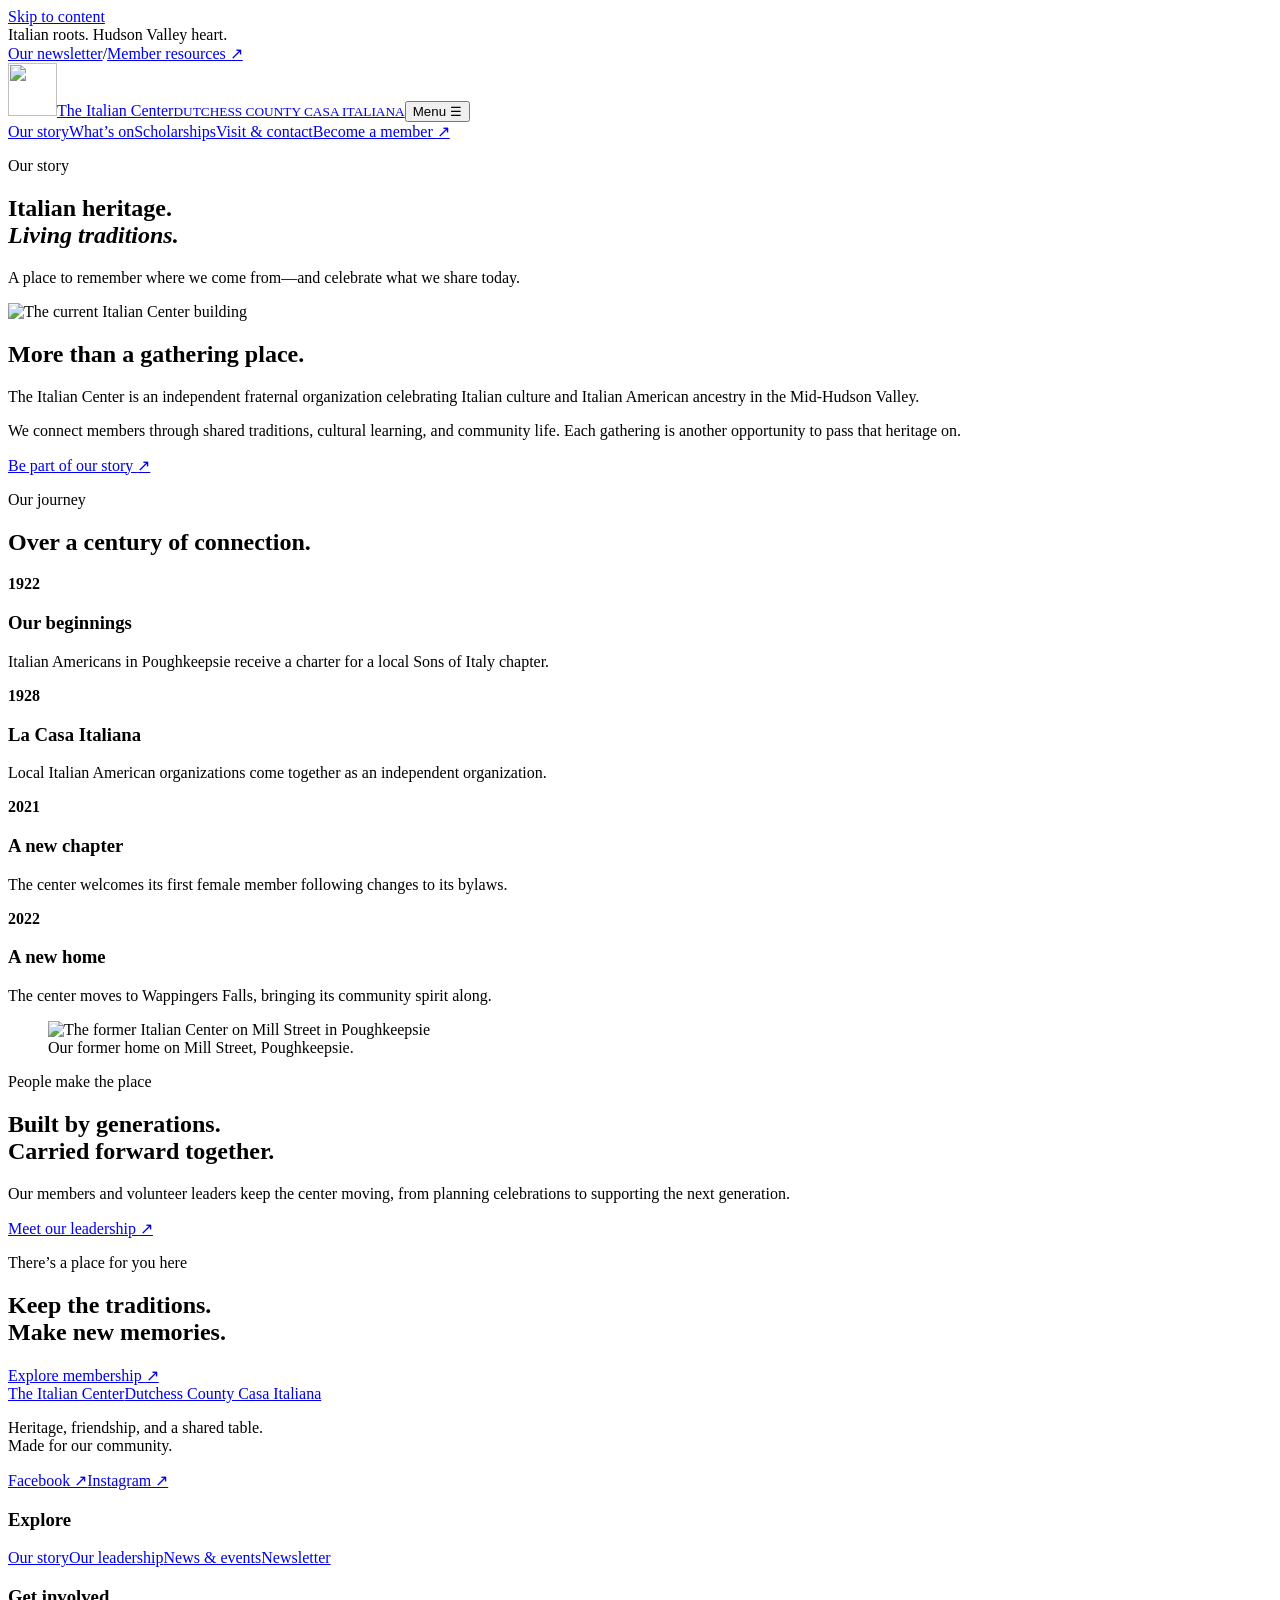
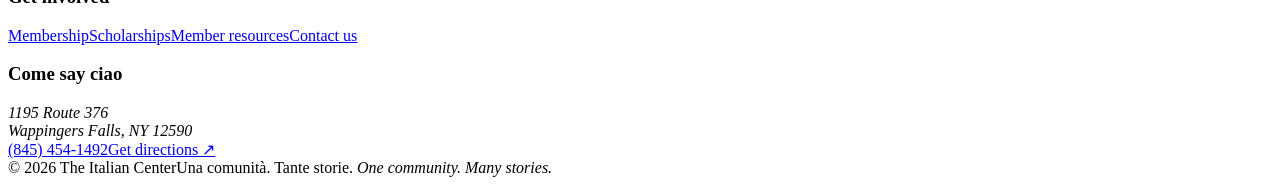
==== about.html @ de7e4af9 "Add files via upload" ====
<!doctype html>
<html lang="en"><head><meta charset="utf-8"><meta name="viewport" content="width=device-width, initial-scale=1"><title>Our story | The Italian Center</title><meta name="description" content="Discover the history and Italian American heritage of Dutchess County Casa Italiana."><meta name="theme-color" content="#174c3c"><link rel="icon" href="assets/logo.jpg"><link rel="stylesheet" href="assets/site.css"><script src="assets/site.js" defer></script></head>
<body><a class="skip" href="#main">Skip to content</a>
<div class="topbar"><div class="wrap"><span>Italian roots. Hudson Valley heart.</span><div><a class="" href="newsletter.html">Our newsletter</a><span class="divider">/</span><a class="" href="memberportal.html">Member resources ↗</a></div></div></div>
<header class="header"><div class="wrap navrow"><a class="brand" href="index.html"><img src="assets/logo.jpg" alt="" width="49" height="53"><span>The Italian Center<small>DUTCHESS COUNTY CASA ITALIANA</small></span></a><button class="menu-toggle" aria-expanded="false" aria-controls="navigation">Menu <span aria-hidden="true">☰</span></button><nav id="navigation" aria-label="Main navigation"><a href="about.html" aria-current="page">Our story</a><a href="events.html">What’s on</a><a href="scholarship.html">Scholarships</a><a href="contact.html">Visit & contact</a><a class="navjoin" href="membership.html">Become a member <span aria-hidden="true">↗</span></a></nav></div></header>
<main id="main"><section class="pageintro wrap"><p class="eyebrow">Our story</p><h1>Italian heritage.<br><em>Living traditions.</em></h1><p class="lead">A place to remember where we come from—and celebrate what we share today.</p></section><section class="wrap split section topzero"><div><img class="rounded" src="assets/building.jpg" alt="The current Italian Center building" loading="lazy" decoding="async"></div><div><h2>More than a gathering place.</h2><p>The Italian Center is an independent fraternal organization celebrating Italian culture and Italian American ancestry in the Mid-Hudson Valley.</p><p>We connect members through shared traditions, cultural learning, and community life. Each gathering is another opportunity to pass that heritage on.</p><a class="button" href="membership.html">Be part of our story <span aria-hidden="true">↗</span></a></div></section><section class="soft section"><div class="wrap"><p class="eyebrow">Our journey</p><h2>Over a century of connection.</h2><div class="timeline"><article><strong>1922</strong><h3>Our beginnings</h3><p>Italian Americans in Poughkeepsie receive a charter for a local Sons of Italy chapter.</p></article><article><strong>1928</strong><h3>La Casa Italiana</h3><p>Local Italian American organizations come together as an independent organization.</p></article><article><strong>2021</strong><h3>A new chapter</h3><p>The center welcomes its first female member following changes to its bylaws.</p></article><article><strong>2022</strong><h3>A new home</h3><p>The center moves to Wappingers Falls, bringing its community spirit along.</p></article></div></div></section><section class="section wrap split"><figure><img class="rounded" src="assets/history.jpg" alt="The former Italian Center on Mill Street in Poughkeepsie" loading="lazy" decoding="async"><figcaption>Our former home on Mill Street, Poughkeepsie.</figcaption></figure><div><p class="eyebrow">People make the place</p><h2>Built by generations.<br>Carried forward together.</h2><p>Our members and volunteer leaders keep the center moving, from planning celebrations to supporting the next generation.</p><a class="button secondary" href="leadership.html">Meet our leadership <span aria-hidden="true">↗</span></a></div></section></main>
<section class="joinband"><div class="wrap"><div><p class="eyebrow">There’s a place for you here</p><h2>Keep the traditions.<br>Make new memories.</h2></div><a class="button" href="membership.html">Explore membership <span aria-hidden="true">↗</span></a></div></section>
<footer><div class="wrap footergrid"><div><a class="footerbrand" href="index.html">The Italian Center<span>Dutchess County Casa Italiana</span></a><p>Heritage, friendship, and a shared table.<br>Made for our community.</p><div class="social"><a class="" href="https://www.facebook.com/ItalianCenterNY/">Facebook ↗</a><a class="" href="https://www.instagram.com/explore/locations/1030788309/italian-center/">Instagram ↗</a></div></div><div><h3>Explore</h3><a class="" href="about.html">Our story</a><a class="" href="leadership.html">Our leadership</a><a class="" href="events.html">News & events</a><a class="" href="newsletter.html">Newsletter</a></div><div><h3>Get involved</h3><a class="" href="membership.html">Membership</a><a class="" href="scholarship.html">Scholarships</a><a class="" href="memberportal.html">Member resources</a><a class="" href="contact.html">Contact us</a></div><div><h3>Come say ciao</h3><address>1195 Route 376<br>Wappingers Falls, NY 12590</address><a class="" href="tel:+18454541492">(845) 454-1492</a><a class="" href="https://www.google.com/maps/search/?api=1&query=Italian+Center+1195+Route+376+Wappingers+Falls+NY">Get directions ↗</a></div></div><div class="wrap copyright"><span>© <span data-year>2026</span> The Italian Center</span><span>Una comunità. Tante storie. <i>One community. Many stories.</i></span></div></footer></body></html>
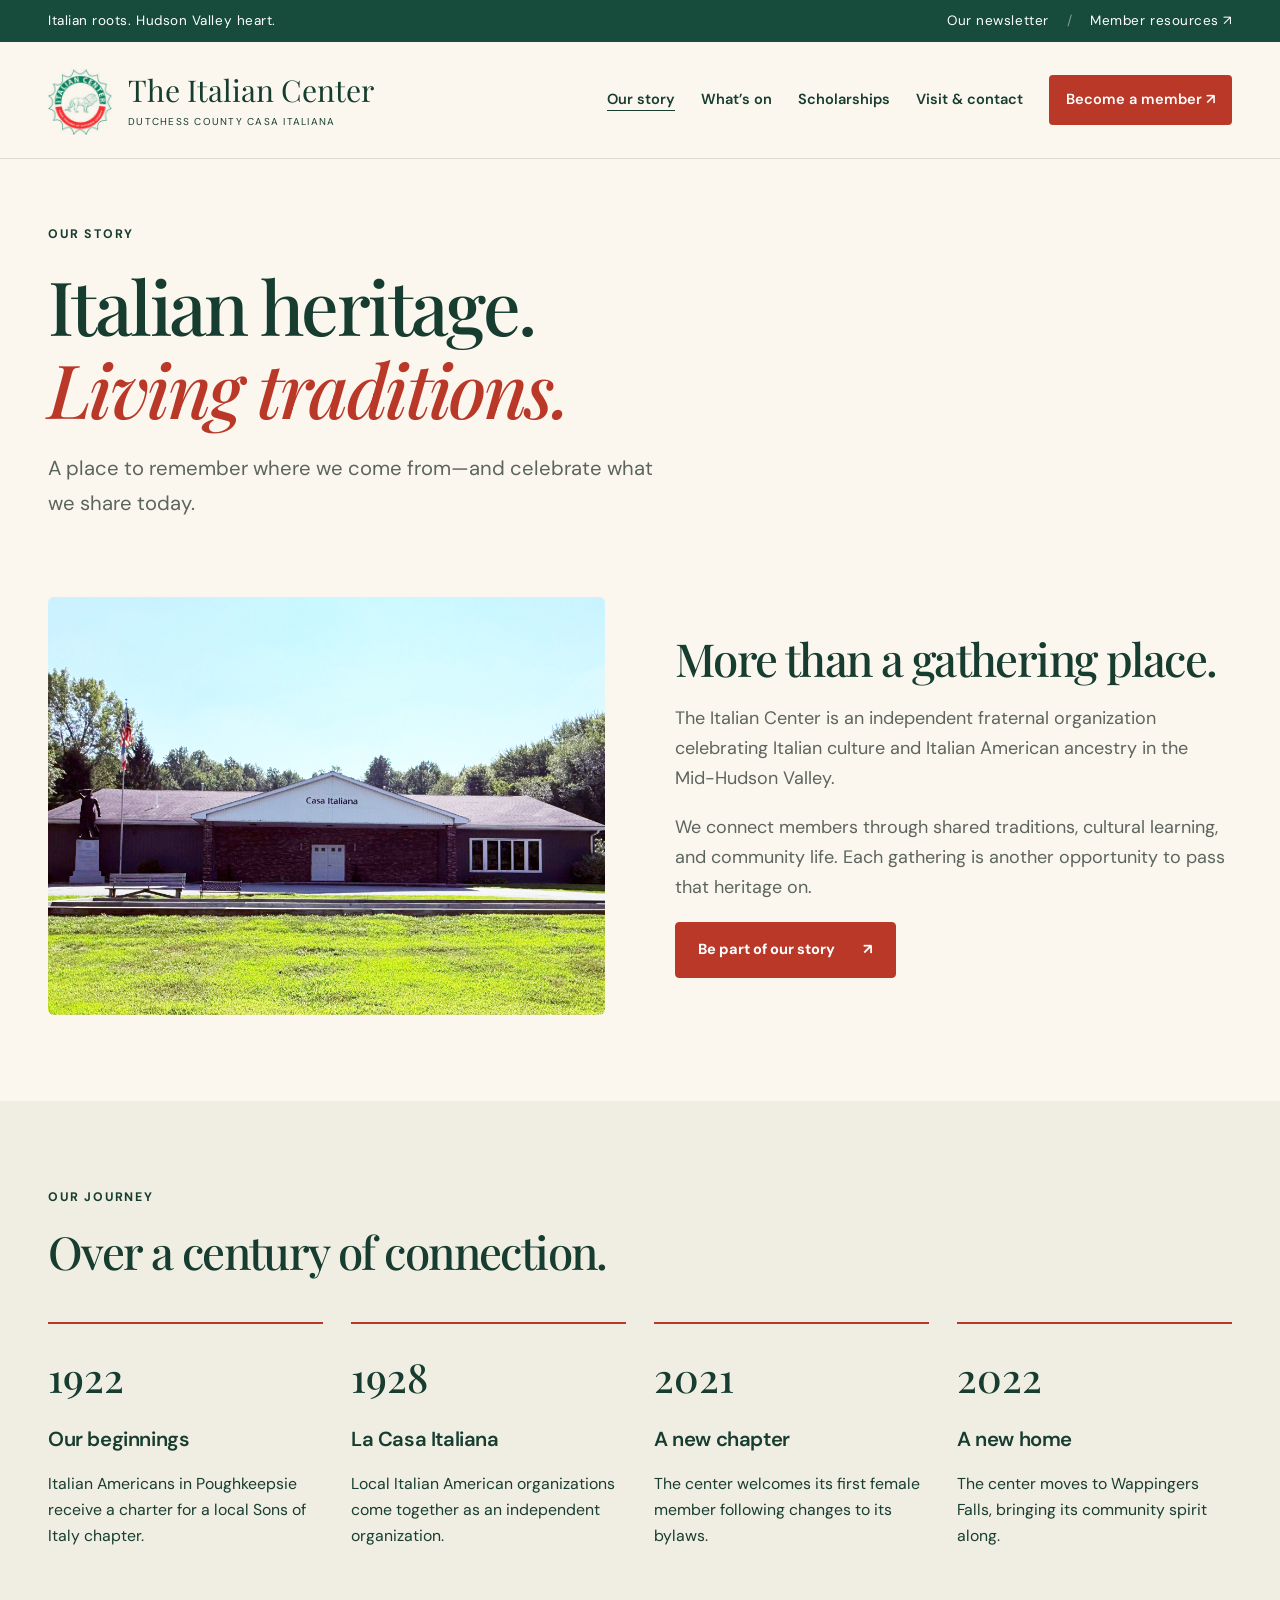
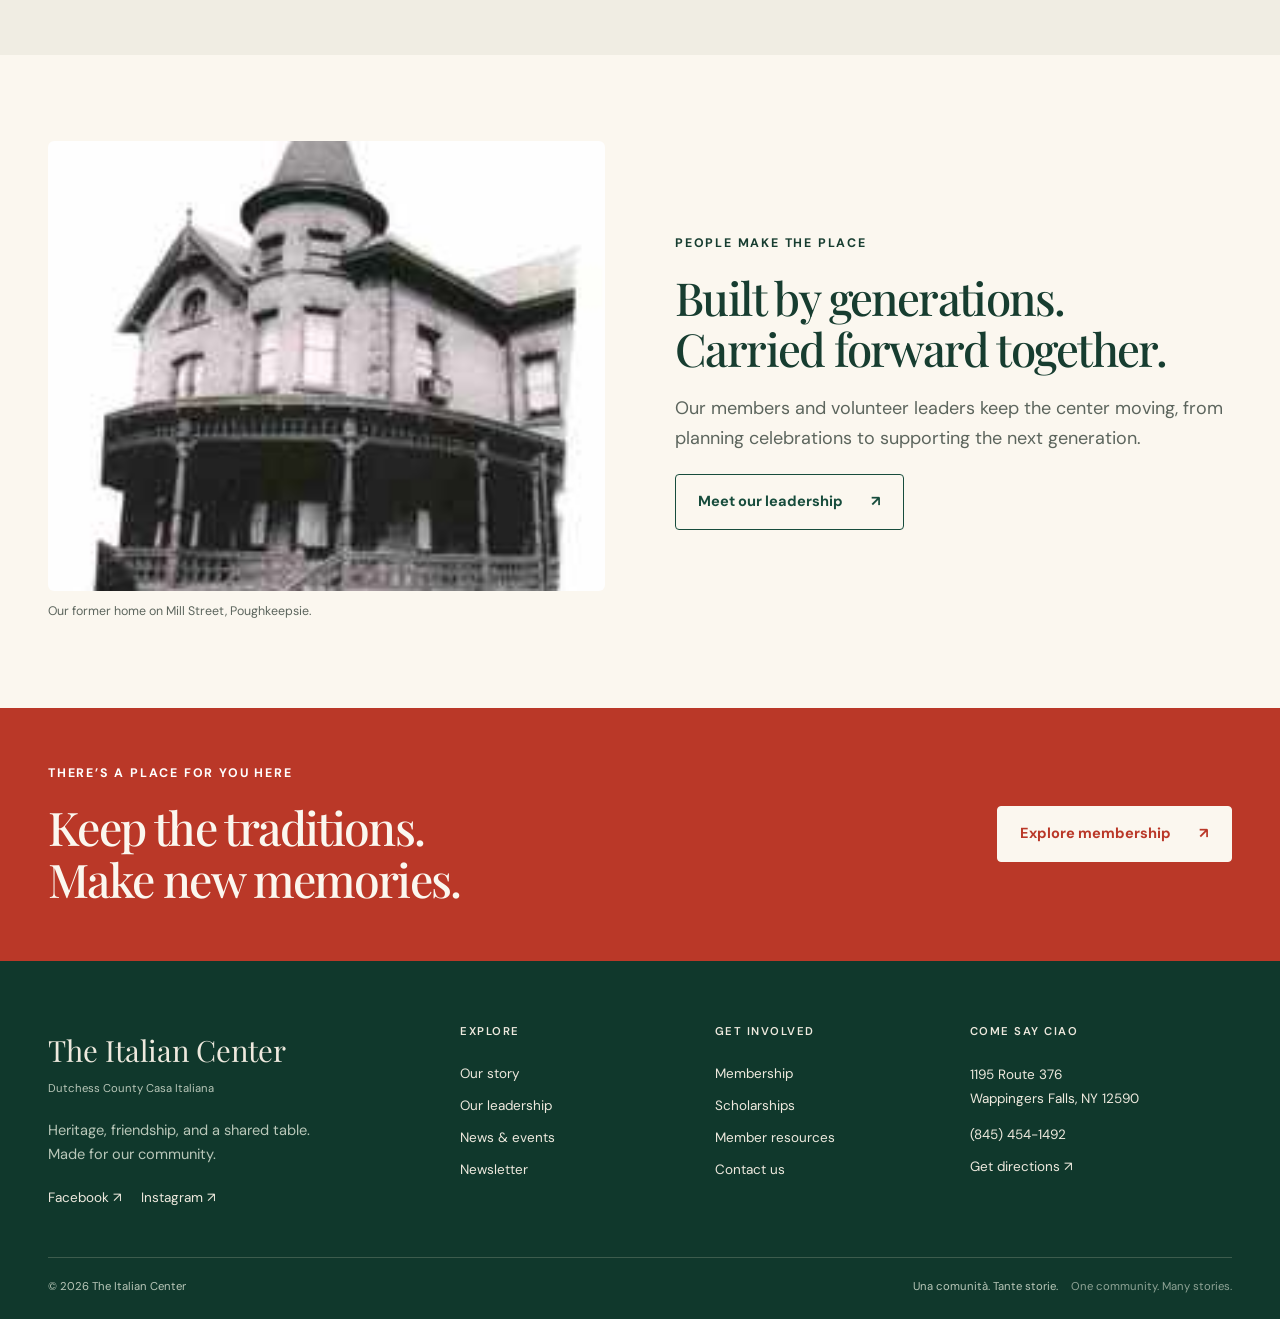
==== commit b0a4b8a9: "Add files via upload" ====
--- a/about.html
+++ b/about.html
@@ -1,5 +1,8 @@
 <!doctype html>
-<html lang="en"><head><meta charset="utf-8"><meta name="viewport" content="width=device-width, initial-scale=1"><title>Our story | The Italian Center</title><meta name="description" content="Discover the history and Italian American heritage of Dutchess County Casa Italiana."><meta name="theme-color" content="#174c3c"><link rel="icon" href="assets/logo.jpg"><link rel="stylesheet" href="assets/site.css"><script src="assets/site.js" defer></script></head>
+<html lang="en"><head><meta charset="utf-8"><meta name="viewport" content="width=device-width, initial-scale=1"><title>Our story | The Italian Center</title><meta name="description" content="Discover the history and Italian American heritage of Dutchess County Casa Italiana."><meta name="theme-color" content="#174c3c"><link rel="apple-touch-icon" sizes="180x180" href="apple-touch-icon.png">
+<link rel="icon" type="image/png" sizes="32x32" href="favicon-32x32.png">
+<link rel="icon" type="image/png" sizes="16x16" href="favicon-16x16.png">
+<link rel="manifest" href="site.webmanifest"><link rel="stylesheet" href="assets/site.css"><script src="assets/site.js" defer></script></head>
 <body><a class="skip" href="#main">Skip to content</a>
 <div class="topbar"><div class="wrap"><span>Italian roots. Hudson Valley heart.</span><div><a class="" href="newsletter.html">Our newsletter</a><span class="divider">/</span><a class="" href="memberportal.html">Member resources ↗</a></div></div></div>
 <header class="header"><div class="wrap navrow"><a class="brand" href="index.html"><img src="assets/logo.jpg" alt="" width="49" height="53"><span>The Italian Center<small>DUTCHESS COUNTY CASA ITALIANA</small></span></a><button class="menu-toggle" aria-expanded="false" aria-controls="navigation">Menu <span aria-hidden="true">☰</span></button><nav id="navigation" aria-label="Main navigation"><a href="about.html" aria-current="page">Our story</a><a href="events.html">What’s on</a><a href="scholarship.html">Scholarships</a><a href="contact.html">Visit & contact</a><a class="navjoin" href="membership.html">Become a member <span aria-hidden="true">↗</span></a></nav></div></header>
--- a/assets/site.css
+++ b/assets/site.css
@@ -0,0 +1,49 @@
+
+@import url('https://fonts.googleapis.com/css2?family=DM+Sans:wght@400;500;600;700&family=Playfair+Display:ital,wght@0,500;0,600;0,700;1,500;1,600&display=swap');
+:root{--cream:#fbf7ef;--ink:#173d30;--green:#174c3c;--red:#ba3828;--gold:#f1cb71;--muted:#5c655d;--line:#dddccf;--soft:#f0ede3}*{box-sizing:border-box}html{scroll-behavior:smooth;scroll-padding-top:100px}body{margin:0;background:var(--cream);color:var(--ink);font-family:'DM Sans',Arial,sans-serif;font-size:18px;line-height:1.65}a{color:inherit;text-decoration:none}a:hover{color:var(--red)}a:focus-visible,button:focus-visible,input:focus-visible{outline:3px solid var(--red);outline-offset:5px}img{display:block;width:100%;height:auto}button,input{font:inherit}button,a{touch-action:manipulation}button{cursor:pointer}[hidden]{display:none!important}.wrap{width:min(1240px,calc(100% - 96px));margin-inline:auto}.skip{position:fixed;top:-100px;left:12px;background:white;padding:12px;z-index:100}.skip:focus{top:10px}.topbar{background:var(--green);color:#fff;font-size:13.5px;letter-spacing:.04em}.topbar .wrap{display:flex;justify-content:space-between;align-items:center;padding-block:9px}.topbar a:hover{color:var(--gold)}.topbar .divider{margin:0 18px;opacity:.45}.header{border-bottom:1px solid var(--line);background:var(--cream);position:sticky;top:0;z-index:20}.navrow{display:flex;align-items:center;justify-content:space-between;min-height:98px;gap:20px}.brand{display:flex;align-items:center;gap:12px;flex-shrink:0}.brand img{width:44px;height:48px;object-fit:contain;mix-blend-mode:multiply}.brand>span{font-family:'Playfair Display',Georgia,serif;font-size:25.9px;line-height:1.2}.brand small{font-family:'DM Sans',Arial,sans-serif;font-size:9px;letter-spacing:1.5px;display:block;margin-top:7px}nav{display:flex;align-items:center;gap:26px;font-size:14.6px;font-weight:600}nav [aria-current]{text-decoration:underline;text-underline-offset:6px}.navjoin{background:var(--red);color:white;padding:13px 17px;border-radius:4px}.navjoin:hover{background:#952a1e;color:white}.menu-toggle{display:none}h1,h2,h3{margin:0 0 20px;line-height:1.12;letter-spacing:-.035em}h1,h2{font-family:'Playfair Display',Georgia,serif;font-weight:500}h1{font-size:clamp(51.84px,6.05vw,85.32px)}h2{font-size:clamp(36.72px,3.56vw,51.84px)}h3{font-size:24.8px;font-weight:600;letter-spacing:-.02em}p{margin:0 0 20px}em{font-weight:inherit;color:var(--red)}.eyebrow{font-family:'DM Sans',Arial,sans-serif;font-size:12.4px;font-weight:700;letter-spacing:1.8px;text-transform:uppercase;margin-bottom:19px}.lead{font-size:20.3px;line-height:1.75;color:var(--muted);max-width:610px}.dot{display:inline-block;width:7px;height:7px;border-radius:50%;background:var(--red);margin-right:9px}.button{display:inline-flex;gap:28px;align-items:center;justify-content:space-between;background:var(--red);color:white;padding:16px 22px;border:1px solid var(--red);border-radius:4px;font-size:14.6px;font-weight:700;line-height:1.5}.button:hover{background:#952a1e;border-color:#952a1e;color:white}.button.secondary{background:transparent;border-color:var(--green);color:var(--green)}.button.secondary:hover{background:var(--green);color:white}.textlink{font-size:14.6px;font-weight:700;border-bottom:1px solid currentColor;padding-bottom:4px;display:inline-block}.actions{display:flex;align-items:center;gap:25px;flex-wrap:wrap}.hero{display:grid;grid-template-columns:1fr 1.02fr;gap:55px;padding-block:58px 62px;align-items:center}.herocopy h1{margin-bottom:25px}.herocopy .lead{max-width:440px}.hero .actions{margin-top:30px}.heritage{display:flex;gap:18px;margin-top:40px;padding-top:22px;border-top:1px solid var(--line);max-width:410px;align-items:center}.heritage strong{font-family:'Playfair Display',Georgia,serif;font-size:27px;white-space:nowrap}.heritage span{font-size:12.4px;color:var(--muted);line-height:1.7}.heroimage{height:505px;position:relative}.heroimage img{height:100%;object-fit:cover;object-position:51% center;border-radius:140px 6px 6px 6px}.photocaption{position:absolute;bottom:22px;left:22px;right:22px;background:var(--cream);padding:16px 21px;border-radius:4px}.photocaption span{display:block;font-size:10.1px;letter-spacing:1.7px;margin-bottom:3px}.photocaption strong{font-family:'Playfair Display',Georgia,serif;font-size:27px;font-weight:500}.ciao{position:absolute;right:-20px;top:22px;width:102px;height:102px;border-radius:50%;background:var(--gold);border:1px dashed var(--ink);outline:7px solid var(--gold);display:grid;place-items:center;font-family:'Playfair Display',Georgia,serif;font-style:italic;font-size:32.4px;transform:rotate(12deg)}.ribbon{background:var(--green);color:var(--cream);display:flex;justify-content:center;align-items:center;gap:40px;padding:24px;overflow:hidden;font-size:12.4px;font-weight:600;letter-spacing:2px;white-space:nowrap}.ribbon b{color:var(--gold);font-size:21.4px}.section{padding-block:86px}.topzero{padding-top:0}.sectionhead{display:flex;justify-content:space-between;align-items:end;gap:30px;margin-bottom:36px}.sectionhead h2{margin-bottom:0}.sectionhead p:not(.eyebrow){font-size:15.8px;color:var(--muted);margin:0}.homeevents{display:grid;grid-template-columns:.8fr 1.2fr;gap:48px;align-items:start}.eventphoto{position:relative;height:335px}.eventphoto img{height:100%;object-fit:cover;border-radius:6px}.eventphoto>span{position:absolute;bottom:18px;left:18px;background:var(--gold);padding:9px 14px;font-size:13.5px}.eventrow{display:grid;grid-template-columns:70px 1fr auto;gap:24px;border-top:1px solid var(--line);padding:25px 0;align-items:start}.eventrow h3{font-family:'Playfair Display',Georgia,serif;font-size:28.1px;margin-bottom:10px}.eventrow p:not(.eyebrow){font-size:14.6px;color:var(--muted);margin:0}.eventrow .eyebrow{font-size:10.1px;margin:2px 0 10px;letter-spacing:1.3px}.eventrow>.textlink{margin-top:25px;white-space:nowrap}.date{background:var(--soft);text-align:center;padding:7px 0 9px;border-radius:5px}.date span{font-size:11.3px;letter-spacing:2px;display:block}.date strong{font-family:'Playfair Display',Georgia,serif;font-size:35.6px;line-height:1.15;display:block;font-weight:500}.note{font-size:13.5px;color:var(--muted);line-height:1.7;margin-top:16px}.note a{text-decoration:underline}.soft{background:var(--soft)}.experiences{display:grid;grid-template-columns:repeat(3,1fr);gap:26px}.experience{background:var(--cream);border-radius:5px;overflow:hidden;transition:transform .2s}.experience:hover{transform:translateY(-5px);color:var(--ink)}.experience img{aspect-ratio:1.35;object-fit:cover}.experience>div{padding:28px}.experience h3{font-family:'Playfair Display',Georgia,serif;font-size:32.6px}.experience p{font-size:15.8px;color:var(--muted)}.split{display:grid;grid-template-columns:1fr 1fr;gap:70px;align-items:center}.split p:not(.eyebrow):not(.note){color:var(--muted)}.photo-frame{position:relative;padding:0 24px 24px 0}.photo-frame:before{content:'';position:absolute;inset:24px 0 0 24px;background:var(--green);border-radius:6px;z-index:-1}.photo-frame img{aspect-ratio:1.25;object-fit:cover;border-radius:6px}.photo-label{position:absolute;bottom:40px;left:20px;background:var(--cream);padding:7px 15px;font-size:12.4px}.newsletter-strip{display:flex;justify-content:space-between;align-items:center;gap:25px;border-block:1px solid var(--line);padding:38px 0;margin-bottom:80px}.newsletter-strip h2{font-size:34.6px;margin-bottom:10px}.newsletter-strip p{margin-bottom:0}.newsletter-strip .eyebrow{margin-bottom:12px}.joinband{background:var(--red);color:var(--cream);padding:55px 0}.joinband .wrap{display:flex;align-items:center;justify-content:space-between;gap:30px}.joinband h2{margin:0;font-size:46.4px}.joinband .eyebrow{color:#fff}.joinband .button{background:var(--cream);color:var(--red);border-color:var(--cream)}.joinband .button:hover{background:var(--gold);border-color:var(--gold)}footer{background:#10382c;color:#eee9de;padding:65px 0 22px}.footergrid{display:grid;grid-template-columns:1.4fr .8fr .8fr 1fr;gap:45px}.footerbrand{font-family:'Playfair Display',Georgia,serif;font-size:29.3px}.footerbrand span{display:block;font-family:'DM Sans',Arial,sans-serif;font-size:11.3px;margin-top:6px;color:#b9c7b9}.footergrid p{font-size:14.6px;color:#b9c7b9;margin-top:20px}.footergrid h3{font-size:11.3px;letter-spacing:1.5px;text-transform:uppercase;margin-bottom:24px}.footergrid>div>a:not(.footerbrand){display:block;font-size:13.5px;margin-bottom:10px}.footergrid a:hover{color:var(--gold)}address{font-style:normal;line-height:1.8}.footergrid address{font-size:13.5px;margin-bottom:13px}.social{display:flex;gap:20px;font-size:13.5px}.copyright{border-top:1px solid #3d5c4d;margin-top:48px;padding-top:20px;display:flex;justify-content:space-between;gap:20px;color:#b9c7b9;font-size:11.3px}.copyright i{margin-left:10px;font-style:normal;opacity:.75}.pageintro{padding-block:65px 55px}.pageintro h1{font-size:clamp(51.84px,5.83vw,79.92px)}.rounded{border-radius:6px}.split .rounded{max-height:450px;object-fit:cover}figure{margin:0}figcaption{font-size:12.4px;color:var(--muted);margin-top:10px}.timeline{display:grid;grid-template-columns:repeat(4,1fr);gap:28px;margin-top:45px}.timeline article{border-top:2px solid var(--red);padding-top:20px}.timeline strong{font-size:40px;font-family:'Playfair Display',Georgia,serif;font-weight:500;display:block;margin-bottom:18px}.timeline p{font-size:15.8px}.timeline h3{font-size:20.3px}.twocol{display:grid;grid-template-columns:1fr 1fr;gap:30px}.panel{background:var(--cream);padding:30px;border:1px solid var(--line);border-radius:5px;margin-bottom:20px}.panel p{font-size:15.8px}.panel p:last-child{margin-bottom:0}.price{display:flex;gap:20px;align-items:center;border-block:1px solid var(--line);padding:20px 0;margin:25px 0}.price strong{font-family:'Playfair Display',Georgia,serif;font-size:54px;line-height:1.2;font-weight:500}.price span{font-size:13.5px;color:var(--muted)}.steps{counter-reset:step;list-style:none;display:grid;grid-template-columns:repeat(3,1fr);gap:35px;padding:0;margin:35px 0}.steps li:before{counter-increment:step;content:'0' counter(step);display:block;color:var(--red);font-size:43.2px;font-family:'Playfair Display',Georgia,serif;margin-bottom:15px}.steps p{font-size:15.8px}.callout{background:var(--soft);padding:30px;border-left:3px solid var(--green);border-radius:0 6px 6px 0;margin-top:35px}.callout p{font-size:15.8px}.filters{display:flex;align-items:end;justify-content:space-between;gap:20px;margin:30px 0}.filters label{font-size:13.5px;font-weight:600}.filters input{display:block;width:330px;max-width:100%;padding:12px 16px;margin-top:8px;border:1px solid #a7b0a5;border-radius:4px;background:#fff}.filters fieldset{border:0;padding:0;margin:0;display:flex;gap:8px}.filters legend{font-size:12.4px;margin-bottom:8px}.filters button{background:transparent;border:1px solid var(--line);padding:10px 16px;border-radius:30px;font-size:13.5px;color:var(--ink)}.filters button[aria-pressed=true]{background:var(--green);color:white;border-color:var(--green)}.activity{border-top:1px solid var(--line);padding-top:20px;margin-top:25px}.activity h3{font-size:21.4px;margin-bottom:12px}.activity p{font-size:15.8px}.officers{display:grid;grid-template-columns:repeat(5,1fr);gap:18px;margin:35px 0 55px}.officers article{border-top:1px solid var(--line);padding-top:22px}.officers .eyebrow{font-size:10.1px;letter-spacing:1px;margin-bottom:10px}.officers h3{font-family:'Playfair Display',Georgia,serif;font-size:25.9px}.initial{width:60px;height:60px;border-radius:50%;background:var(--soft);display:grid;place-items:center;font-family:'Playfair Display',Georgia,serif;font-size:27px;margin-bottom:22px}.boardnames{font-size:21.4px}.boardnames span{color:var(--red);margin:0 15px}.directory{display:grid;grid-template-columns:1fr 1fr;gap:0 60px}.directory>div{border-bottom:1px solid #d4d7ca;padding:17px 0;display:flex;justify-content:space-between;gap:20px}.directory dt{font-weight:600;font-size:15.8px}.directory dd{margin:0;font-size:15.8px}.newslettercover{background:var(--green);color:var(--cream);padding:40px;border-radius:6px;min-height:440px;display:flex;flex-direction:column;justify-content:space-between;box-shadow:10px 12px 0 var(--gold)}.newslettercover>p{font-size:11.3px;letter-spacing:2px}.newslettercover h2{font-size:59.4px}.newslettercover em{color:var(--gold)}.newslettercover>div{border-top:1px solid #758d7d;padding-top:20px;font-size:13.5px;letter-spacing:2px;display:flex;justify-content:space-between}.portalbox{display:grid;grid-template-columns:1.15fr .85fr;gap:50px;padding:40px;background:var(--soft);border-radius:6px;align-items:center}.portalbox img{height:330px;object-fit:cover}.resourcegrid{display:grid;grid-template-columns:repeat(3,1fr);gap:25px;margin-top:35px}.resourcegrid>a{padding:25px;border:1px solid var(--line);border-radius:5px}.resourcegrid>a>span{font-family:'Playfair Display',Georgia,serif;font-size:32.4px;color:var(--red);display:block;margin-bottom:20px}.resourcegrid p{font-size:15.8px;color:var(--muted)}.contactlocation{margin-top:30px}.contactlocation h2{font-size:32.4px}.contactlocation address{font-size:20.3px}.contacts{align-self:start}.contacts article{border-bottom:1px solid var(--line);padding:20px 0}.contacts article:first-child{padding-top:0}.contacts h2{font-size:37.8px}.contacts h3{font-size:20.3px;overflow-wrap:anywhere;letter-spacing:-.015em}.contacts .eyebrow{margin-bottom:12px}.contacts p{font-size:14.6px}.contacts .panel{margin-top:30px;background:var(--soft)}.eventdetails a:not(.button):not(.textlink){text-decoration:underline}.eventdetails address{margin:25px 0}.eventdetails h2{font-size:38.9px}
+@media(min-width:1500px){.hero{padding-block:75px}.heroimage{height:570px}}@media(max-width:1150px){.wrap{width:calc(100% - 60px)}nav{gap:16px;font-size:13.5px}.brand>span{font-size:22.5px}.brand img{width:37px}.hero{gap:35px}.heroimage{height:460px}.hero .actions{gap:15px}.hero .button{padding:14px 16px}.hero .textlink{font-size:13.5px}.ribbon{gap:24px;font-size:10.1px}.split{gap:40px}.homeevents{gap:30px}.eventrow{gap:17px}.eventrow>.textlink{display:none}.eventrow{grid-template-columns:65px 1fr}.experiences{gap:20px}.experience>div{padding:22px}.experience h3{font-size:28.1px}.footergrid{gap:30px}.officers{grid-template-columns:repeat(3,1fr)}}
+@media(max-width:1100px){.menu-toggle{display:flex;gap:12px;align-items:center;background:none;border:1px solid var(--line);padding:9px 13px;border-radius:4px;color:var(--ink);font-size:14.6px}.navrow{min-height:80px}nav{display:none;position:absolute;top:80px;left:0;right:0;padding:22px 30px;background:var(--cream);border-bottom:1px solid var(--line);flex-direction:column;align-items:stretch;gap:0;font-size:16.9px}nav.open{display:flex}nav a{padding:12px 0}nav .navjoin{margin-top:12px;padding:12px 18px}.hero{gap:28px}.heroimage{height:440px}.ciao{width:75px;height:75px;font-size:28.1px;right:-8px}.hero h1{font-size:63.7px}.hero .lead{font-size:18px}.heritage{margin-top:25px}.heritage strong{font-size:22.5px}.photocaption{left:15px;right:15px}.photocaption strong{font-size:22.5px}.ribbon span:last-child,.ribbon b:last-of-type{display:none}.experiences{grid-template-columns:repeat(3,1fr)}.experience h3{font-size:24.8px}.experience>div{padding:18px}.experience p{font-size:13.5px}.experience .textlink{font-size:12.4px}.section{padding-block:65px}.topzero{padding-top:0}.homeevents{grid-template-columns:.7fr 1fr}.footergrid{grid-template-columns:1fr 1fr;gap:35px}.timeline{grid-template-columns:repeat(2,1fr)}.directory{gap:0 25px}.directory>div{flex-direction:column;gap:5px}.portalbox{gap:25px;padding:30px}.resourcegrid{gap:15px}.resourcegrid>a{padding:20px}.contacts h2{font-size:31.5px}.newslettercover h2{font-size:46.4px}.newslettercover{padding:30px}.filters{align-items:start}.filters input{width:280px}.filters fieldset{flex-wrap:wrap}.sectionhead{align-items:start}.joinband h2{font-size:38.9px}}
+@media(max-width:640px){.wrap{width:calc(100% - 40px)}.topbar{font-size:11.3px}.topbar .wrap>span{letter-spacing:0}.topbar .divider,.topbar a:first-child{display:none}.brand>span{font-size:21.4px}.brand small{font-size:7.9px;letter-spacing:1px}.brand img{width:34px;height:40px}.navrow{gap:10px}.hero{grid-template-columns:1fr;padding:35px 0 40px;gap:35px}.hero h1{font-size:63.7px}.hero .lead{font-size:19.1px}.hero .actions{gap:22px}.heritage{margin-top:28px}.heroimage{height:370px;margin-right:7px}.heroimage img{border-top-left-radius:100px;object-position:50% center}.ciao{right:-5px}.photocaption strong{font-size:27px}.ribbon{justify-content:flex-start;padding:19px 20px;gap:20px;font-size:10.1px}.ribbon span:nth-of-type(3),.ribbon b:nth-of-type(2){display:none}.section{padding-block:50px}.topzero{padding-top:0}.sectionhead{flex-direction:column;gap:20px;margin-bottom:30px}h2{font-size:38.9px}.homeevents,.split,.twocol,.portalbox{grid-template-columns:1fr;gap:30px}.eventphoto{height:230px}.eventrow{padding:23px 0;gap:16px;grid-template-columns:60px 1fr}.eventrow h3{font-size:25.9px}.eventrow .eyebrow{font-size:9px}.experiences{grid-template-columns:1fr;gap:25px}.experience img{aspect-ratio:1.55}.experience>div{padding:25px}.experience h3{font-size:31.5px}.experience p{font-size:15.8px}.experience .textlink{font-size:14.6px}.split .rounded{max-height:none}.newsletter-strip{flex-direction:column;align-items:start;gap:20px;margin-bottom:50px;padding-block:30px}.newsletter-strip h2{font-size:32.4px}.joinband{padding-block:40px}.joinband .wrap{flex-direction:column;align-items:start;gap:25px}.joinband h2{font-size:38.9px}.footergrid{gap:35px 20px}.footergrid>div:first-child{grid-column:1/-1}.footergrid>div:last-child{grid-column:1/-1}.copyright{flex-direction:column;gap:8px}.copyright i{display:block;margin:0}.pageintro{padding-block:40px 35px}.pageintro h1{font-size:56.2px}.pageintro .lead{font-size:18px}.timeline{gap:22px}.timeline h3{font-size:19.1px}.timeline p{font-size:13.5px}.steps{grid-template-columns:1fr;gap:15px}.steps h3{font-size:23.6px}.steps li{border-top:1px solid var(--line);padding-top:15px}.steps li:before{font-size:32.4px}.price strong{font-size:46.4px}.filters{flex-direction:column;gap:20px}.filters label,.filters input{width:100%}.filters fieldset{gap:7px}.officers{grid-template-columns:repeat(2,1fr)}.officers h3{font-size:24.8px}.boardnames span{margin:0 6px}.directory{grid-template-columns:1fr}.directory>div{flex-direction:row;gap:20px}.directory dt,.directory dd{font-size:14.6px}.directory dd{text-align:right}.newslettercover{min-height:400px;margin-right:10px}.newslettercover h2{font-size:52.9px}.portalbox{padding:25px}.portalbox img{height:230px}.resourcegrid{grid-template-columns:1fr}.contacts h2{font-size:34.6px}.eventdetails h2{font-size:34.6px}.eyebrow{font-size:11.3px}.actions{gap:20px}.callout{padding:25px}}
+@media(prefers-reduced-motion:reduce){html{scroll-behavior:auto}*{transition:none!important}}
+
+/* Larger community-wide typography and masthead, October 2026. */
+html{scroll-padding-top:126px}
+.navrow{min-height:116px}
+.brand{gap:16px}
+.brand img{width:64px;height:70px;flex-shrink:0}
+.brand>span{font-size:30px}
+.brand small{font-size:10px;letter-spacing:1.25px;margin-top:8px}
+.topbar .wrap{padding-block:10px}
+.contacts h3,.panel a,.directory dd{overflow-wrap:anywhere}
+.heroimage{height:525px}
+@media(max-width:1150px){
+ .brand>span{font-size:28px}
+ .brand img{width:60px;height:65px}
+ nav{gap:18px}
+}
+@media(max-width:1100px){
+ .navrow{min-height:104px}
+ nav{top:100%}
+ .heroimage{height:470px}
+}
+@media(max-width:640px){
+ html{scroll-padding-top:112px}
+ .navrow{min-height:100px;padding-block:13px;gap:12px}
+ .brand{gap:10px;flex-shrink:1;min-width:0}
+ .brand>span{font-size:23px;min-width:0}
+ .brand small{font-size:8.5px;letter-spacing:.65px;line-height:1.5;margin-top:5px}
+ .brand img{width:48px;height:53px}
+ .menu-toggle{flex-shrink:0;font-size:14px;gap:7px;padding:9px 10px}
+ .heroimage{height:390px}
+ .eventrow .eyebrow{font-size:10px;letter-spacing:.8px}
+ .officers .eyebrow{font-size:11px}
+ .topbar{font-size:11px}
+}
+@media(max-width:360px){
+ .brand>span{font-size:22px;line-height:1.15}
+ .brand small{font-size:8px;letter-spacing:.3px}
+ .brand img{width:44px;height:48px}
+ .brand{gap:8px}
+ .navrow{gap:8px}
+ .topbar{font-size:10px;letter-spacing:0}
+}
